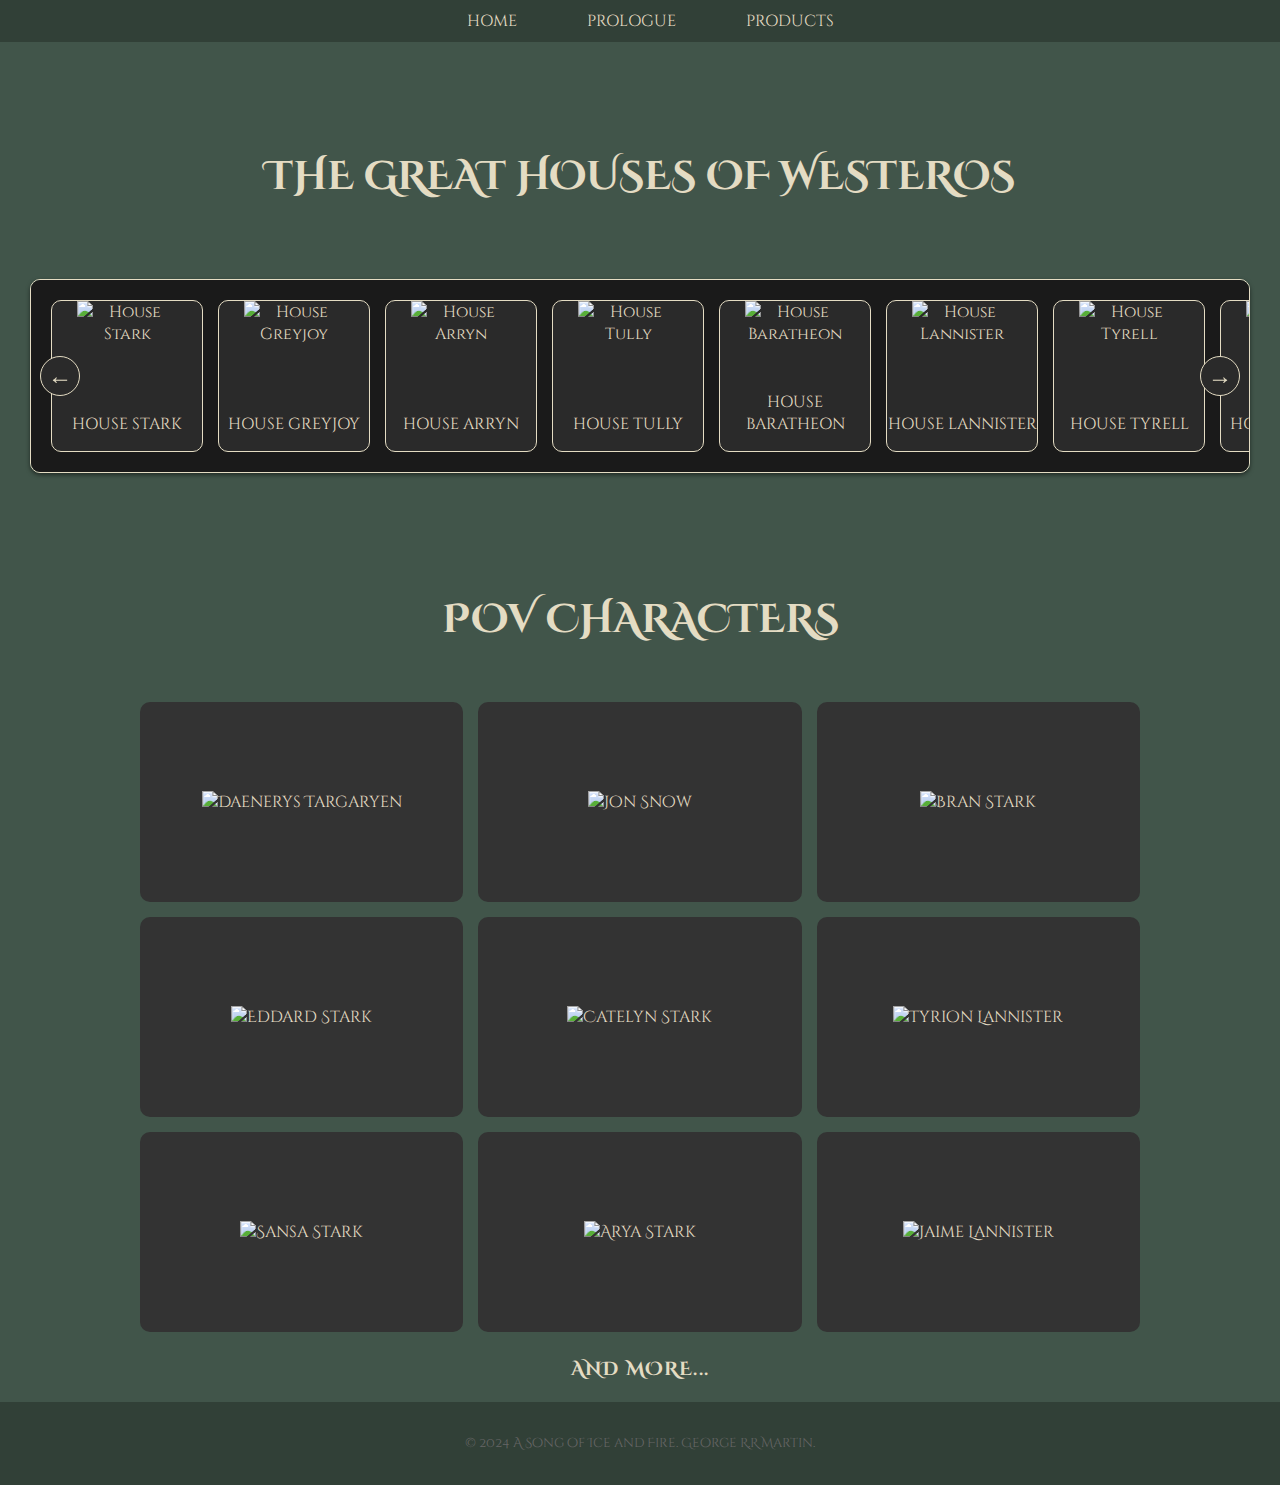
==== characters.html @ c9c9db61 "Add files via upload" ====
<!DOCTYPE html>
<html lang="en">
    <head>
        <meta charset="UTF-8">
        <meta name="viewport" content="width=device-width, initial-scale=1.0">
        <title>A Song of Ice and Fire</title>

        <link href="https://fonts.googleapis.com/css2?family=Cinzel:wght@400;700&display=swap" rel="stylesheet">
        <link href="https://fonts.googleapis.com/css2?family=Cinzel+Decorative:wght@400;700;900&display=swap" rel="stylesheet">
        <link rel="stylesheet" href="styles/character.css">
        <link rel="stylesheet" href="styles/sigils.css">
    </head>

    <body>
        <div class="navigation-bar">
            <a href="index.html">Home</a>
            <a href="index.html#prologue">Prologue</a>
            <a href="index.html#products">Products</a>
        </div>
    
        <section id="sigils-section">
            <h2 class="titles">The Great Houses of Westeros</h2>
            <div class="scroll-box-container">
                <button class="scroll-btn scroll-btn-left">←</button>
                <div class="scroll-box" id="sigilScrollBox">
                    <a href="https://awoiaf.westeros.org/index.php/House_Stark" class="sigil">
                        <img src="images/House_Stark.webp" alt="House Stark">
                        <p>House Stark</p>
                    </a>
                    <a href="https://awoiaf.westeros.org/index.php/House_Greyjoy" class="sigil">
                        <img src="images/House_Greyjoy.webp" alt="House Greyjoy">
                        <p>House Greyjoy</p>
                    </a>
                    <a href="https://awoiaf.westeros.org/index.php/House_Arryn" class="sigil">
                        <img src="images/House_Arryn.webp" alt="House Arryn">
                        <p>House Arryn</p>
                    </a>
                    <a href="https://awoiaf.westeros.org/index.php/House_Tully" class="sigil">
                        <img src="images/House_Tully.webp" alt="House Tully">
                        <p>House Tully</p>
                    </a>
                    <a href="https://awoiaf.westeros.org/index.php/House_Baratheon" class="sigil">
                        <img src="images/House_Baratheon.webp" alt="House Baratheon">
                        <p>House Baratheon</p>
                    </a>
                    <a href="https://awoiaf.westeros.org/index.php/House_Lannister" class="sigil">
                        <img src="images/House_Lannister.webp" alt="House Lannister">
                        <p>House Lannister</p>
                    </a>
                    <a href="https://awoiaf.westeros.org/index.php/House_Tyrell" class="sigil">
                        <img src="images/House_Tyrell.webp" alt="House Tyrell">
                        <p>House Tyrell</p>
                    </a>
                    <a href="https://awoiaf.westeros.org/index.php/House_Martell" class="sigil">
                        <img src="images/House_Martell.webp" alt="House Martell">
                        <p>House Martell</p>
                    </a>
                    <a href="https://awoiaf.westeros.org/index.php/House_Tyrell" class="sigil">
                        <img src="images/House_Targaryen.webp" alt="House Targaryen">
                        <p>House Targaryen</p>
                    </a>
                </div>
                <button class="scroll-btn scroll-btn-right">→</button>
            </div>
        </section>

        <section id="characters">
            <h2 class="titles">POV characters</h2>
            <div class="characters-box">
                <div class="character">
                    <a href="https://awoiaf.westeros.org/index.php/Daenerys_Targaryen" target="_blank">
                        <img src="images/Daenerys_Targaryen.webp" alt="Daenerys Targaryen">
                    </a>
                </div>
                <div class="character">
                    <a href="https://awoiaf.westeros.org/index.php/Jon_Snow" target="_blank">
                        <img src="images/Jon_Snow.jpg" alt="Jon Snow">
                    </a>
                </div>
                <div class="character">
                    <a href="https://awoiaf.westeros.org/index.php/Bran_Stark" target="_blank">
                        <img src="images/Bran_Stark.webp" alt="Bran Stark">
                    </a>
                </div>
                <div class="character">
                    <a href="https://awoiaf.westeros.org/index.php/Eddard_Stark" target="_blank">
                        <img src="images/Eddard_Stark.jpg" alt="Eddard Stark">
                    </a>
                </div>
                <div class="character">
                    <a href="https://awoiaf.westeros.org/index.php/Catelyn_Stark" target="_blank">
                        <img src="images/Catelyn_Stark.jpg" alt="Catelyn Stark">
                    </a>
                </div>
                <div class="character">
                    <a href="https://awoiaf.westeros.org/index.php/Tyrion_Lannister" target="_blank">
                        <img src="images/Tyrion_Lannister.webp" alt="Tyrion Lannister">
                    </a>
                </div>
                <div class="character">
                    <a href="https://awoiaf.westeros.org/index.php/Sansa_Stark" target="_blank">
                        <img src="images/Sansa_Stark.jpg" alt="Sansa Stark">
                    </a>
                </div>
                <div class="character">
                    <a href="https://awoiaf.westeros.org/index.php/Arya_Stark" target="_blank">
                        <img src="images/Arya_Stark.jpg" alt="Arya Stark">
                    </a>
                </div>
                <div class="character">
                    <a href="https://awoiaf.westeros.org/index.php/Jaime_Lannister" target="_blank">
                        <img src="images/Jaime_Lannister.jpg" alt="Jaime Lannister">
                    </a>
                </div>
            </div>
            <h3> and more... </h3>
        </section>
    </body>
    <footer>
        <p>© 2024 A Song of Ice and Fire. George R.R Martin.</p>
    </footer>

    <script src="scripts/sigils.js"></script>
</html>
---- styles/character.css ----
@font-face { 
    /*This font is free for PERSONAL USE*/
    font-family: 'game_of_thronesregular';
    src: url('../fonts/game_of_thrones-webfont.woff2') format('woff2'),
         url('../fonts/game_of_thrones-webfont.woff') format('woff');
    font-weight: normal;
    font-style: normal;
}

.custom-title {
    font-family: 'game_of_thronesregular', 'Cinzel Decorative', 'Cinzel', serif;
    font-size: 3.5rem;
    color: white;
}

/* Body and Global Styles */
body {
    margin: 0;
    padding: 0;
    font-family: 'Cinzel Decorative', 'Cinzel', sans-serif;
    background-color: #41554a;
    color: #e4dcc3;
    overflow-x: hidden; 
    display: flex;
    flex-direction: column;
    min-height: 100vh; 
}


.main-content {
    flex-grow: 1; 
}



.navigation-bar {
    display: flex;
    justify-content: center; 
    align-items: center;   
    gap: 20px;              
    background-color: #314037; 
    padding: 10px;          
    position: fixed;        
    top: 0;                 
    width: 100%;            
    z-index: 1000;        
}


.navigation-bar a {
    color: #e4dcc3;
    text-decoration: none;
    margin: 0 25px;
    text-transform: uppercase;
    font-family: 'Cinzel', serif;
}

.navigation-bar a:hover {
    color: #c5a567;
    transition: color 0.3s ease;
}


h2.titles {
    font-family: 'Cinzel Decorative', 'Cinzel', serif; 
    font-size: 2.5rem; 
    color: #e4dcc3; 
    text-align: center; 
    text-transform: uppercase; 
    margin: 40px 0; 
    padding-bottom: 15px; 
    border-radius: 5px; 
}


#characters-section {
    padding: 40px;
    background-color: #1a1a1a;
    color: #e4dcc3;
    text-align: center;
    margin-bottom: 40px; 
}

.section-title {
    font-size: 2.5rem;
    font-family: 'Cinzel', serif;
    margin-bottom: 20px;
}

#characters-section {
    padding: 40px;
    background-color: #1a1a1a;
    color: #e4dcc3;
    text-align: center;
    margin-bottom: 40px; 
    min-height: 300px; 
}

/* Flexbox container for characters */
.characters-box {
    display: grid;
    grid-template-columns: repeat(3, 1fr); 
    gap: 15px; 
    max-width: 1000px;
    margin: 0 auto;
}

.character {
    width: 100%;
    height: 200px; 
    display: flex;
    justify-content: center;
    align-items: center;
    background-color: #333; 
    border-radius: 10px;
    overflow: hidden; 
}

.character img {
    width: 100%;
    height: 100%;
    object-fit: cover;
}

@media (max-width: 768px) {
    .characters-box {
        grid-template-columns: repeat(2, 1fr); 
    }
}

@media (max-width: 480px) {
    .characters-box {
        grid-template-columns: 1fr;
    }
}

.character a {
    text-decoration: none;
}

.character img:hover {
    opacity: 0.8; 
    cursor: pointer; 
}

footer {
    background-color: #314037;
    padding: 20px 0;
    text-align: center;
    margin-top: 20px; 
}

footer p {
    font-size: 0.8rem;
    color: #666;
}

h3 {
    margin: 0;
    padding: 0;
    font-family: 'Cinzel Decorative', serif;
    text-transform: uppercase;
    letter-spacing: 1.2px;
    text-align: center;
    margin-top: 25px;
}
---- styles/sigils.css ----
#sigils-section {
    padding: 60px 30px;
    text-align: center;
}

.scroll-box-container {
    display: flex;
    align-items: center; 
    justify-content: center; 
    position: relative; 
}

.scroll-box {
    display: flex;
    overflow-x: auto; 
    gap: 15px;
    padding: 20px;
    scroll-behavior: smooth; 
    border: 1px solid #e4dcc3;
    background-color: #1a1a1a;
    max-width: 100%;
    box-shadow: 0 2px 4px rgba(0, 0, 0, 0.5);
    border-radius: 10px;
    margin: 20px auto;
}

.scroll-box::-webkit-scrollbar {
    height: 10px;
}

.scroll-box::-webkit-scrollbar-thumb {
    background: #41554a; 
    border-radius: 5px;
}

.scroll-box::-webkit-scrollbar-track {
    background: #1a1a1a; 
}

.sigil {
    flex: 0 0 auto;
    width: 150px;
    height: 150px;
    display: flex;
    flex-direction: column;
    justify-content: center;
    align-items: center;
    border: 1px solid #e4dcc3;
    border-radius: 10px;
    background-color: #2a2a2a;
    color: #e4dcc3;
    font-family: 'Cinzel', serif;
    text-align: center;
    transition: transform 0.3s ease, background-color 0.3s ease;
}

.sigil img {
    width: 100px;
    height: 100px;
    object-fit: contain;
    margin-bottom: 10px;
}

.sigil p {
    margin-top: 10px;
    font-size: 1rem;
    text-transform: uppercase;
}

.sigil:hover {
    transform: scale(1.1);
    background-color: #444;
    cursor: pointer;
}

.scroll-btn {
    background-color: #2a2a2a;
    color: #e4dcc3;
    border: 1px solid #e4dcc3;
    border-radius: 50%;
    width: 40px;
    height: 40px;
    font-size: 1.5rem;
    display: flex;
    justify-content: center;
    align-items: center;
    cursor: pointer;
    position: absolute;
    top: 50%;
    transform: translateY(-50%);
    z-index: 10;
    transition: background-color 0.3s ease, transform 0.3s ease;
}

.scroll-btn-left {
    left: 10px;
}

.scroll-btn-right {
    right: 10px;
}

.scroll-btn:hover {
    background-color: #444;
    transform: scale(1.1);
}

#sigils-section {
    margin-top: 50px;
    align-items: center;
}

a {
    text-decoration: none; 
    color: inherit; 
}

a:hover {
    text-decoration: none; 
}
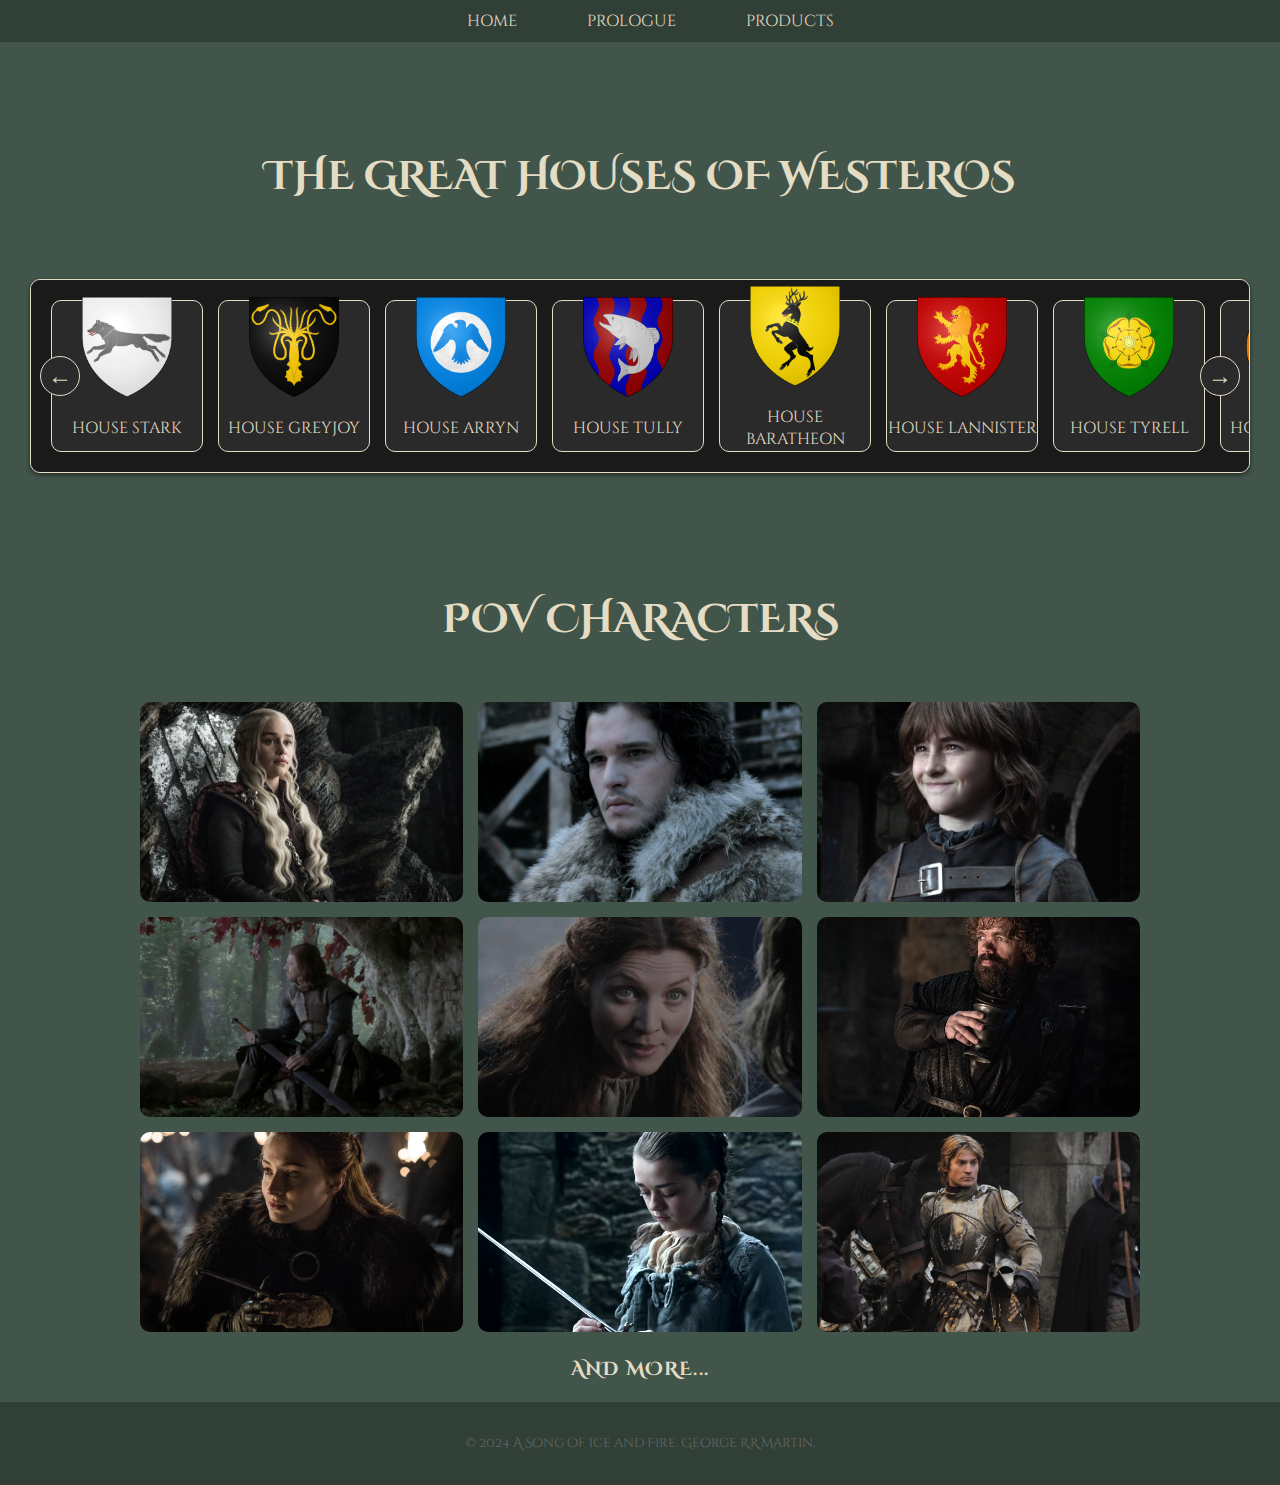
==== commit 5f00f3cc: "Update characters.html" ====
--- a/characters.html
+++ b/characters.html
@@ -55,7 +55,7 @@
                         <img src="images/House_Martell.webp" alt="House Martell">
                         <p>House Martell</p>
                     </a>
-                    <a href="https://awoiaf.westeros.org/index.php/House_Tyrell" class="sigil">
+                    <a href="https://awoiaf.westeros.org/index.php/House_Targaryen" class="sigil">
                         <img src="images/House_Targaryen.webp" alt="House Targaryen">
                         <p>House Targaryen</p>
                     </a>
